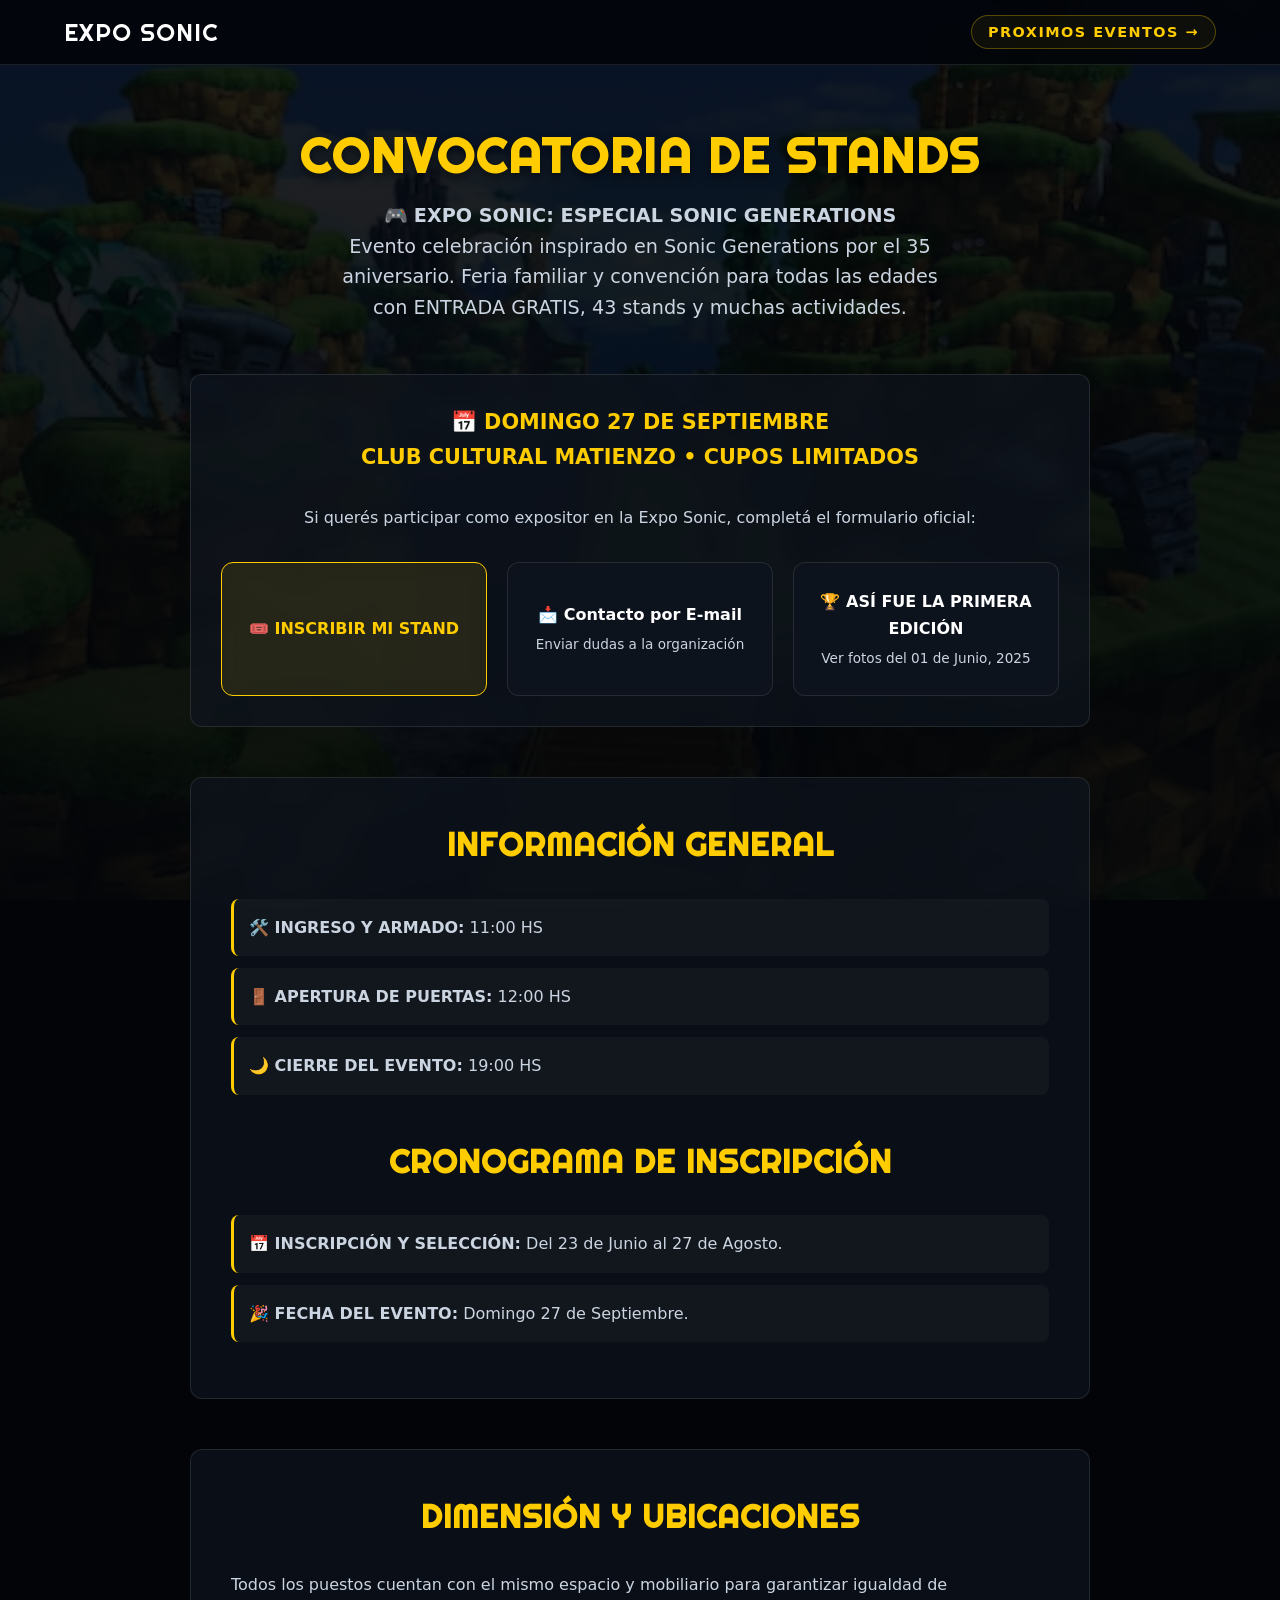
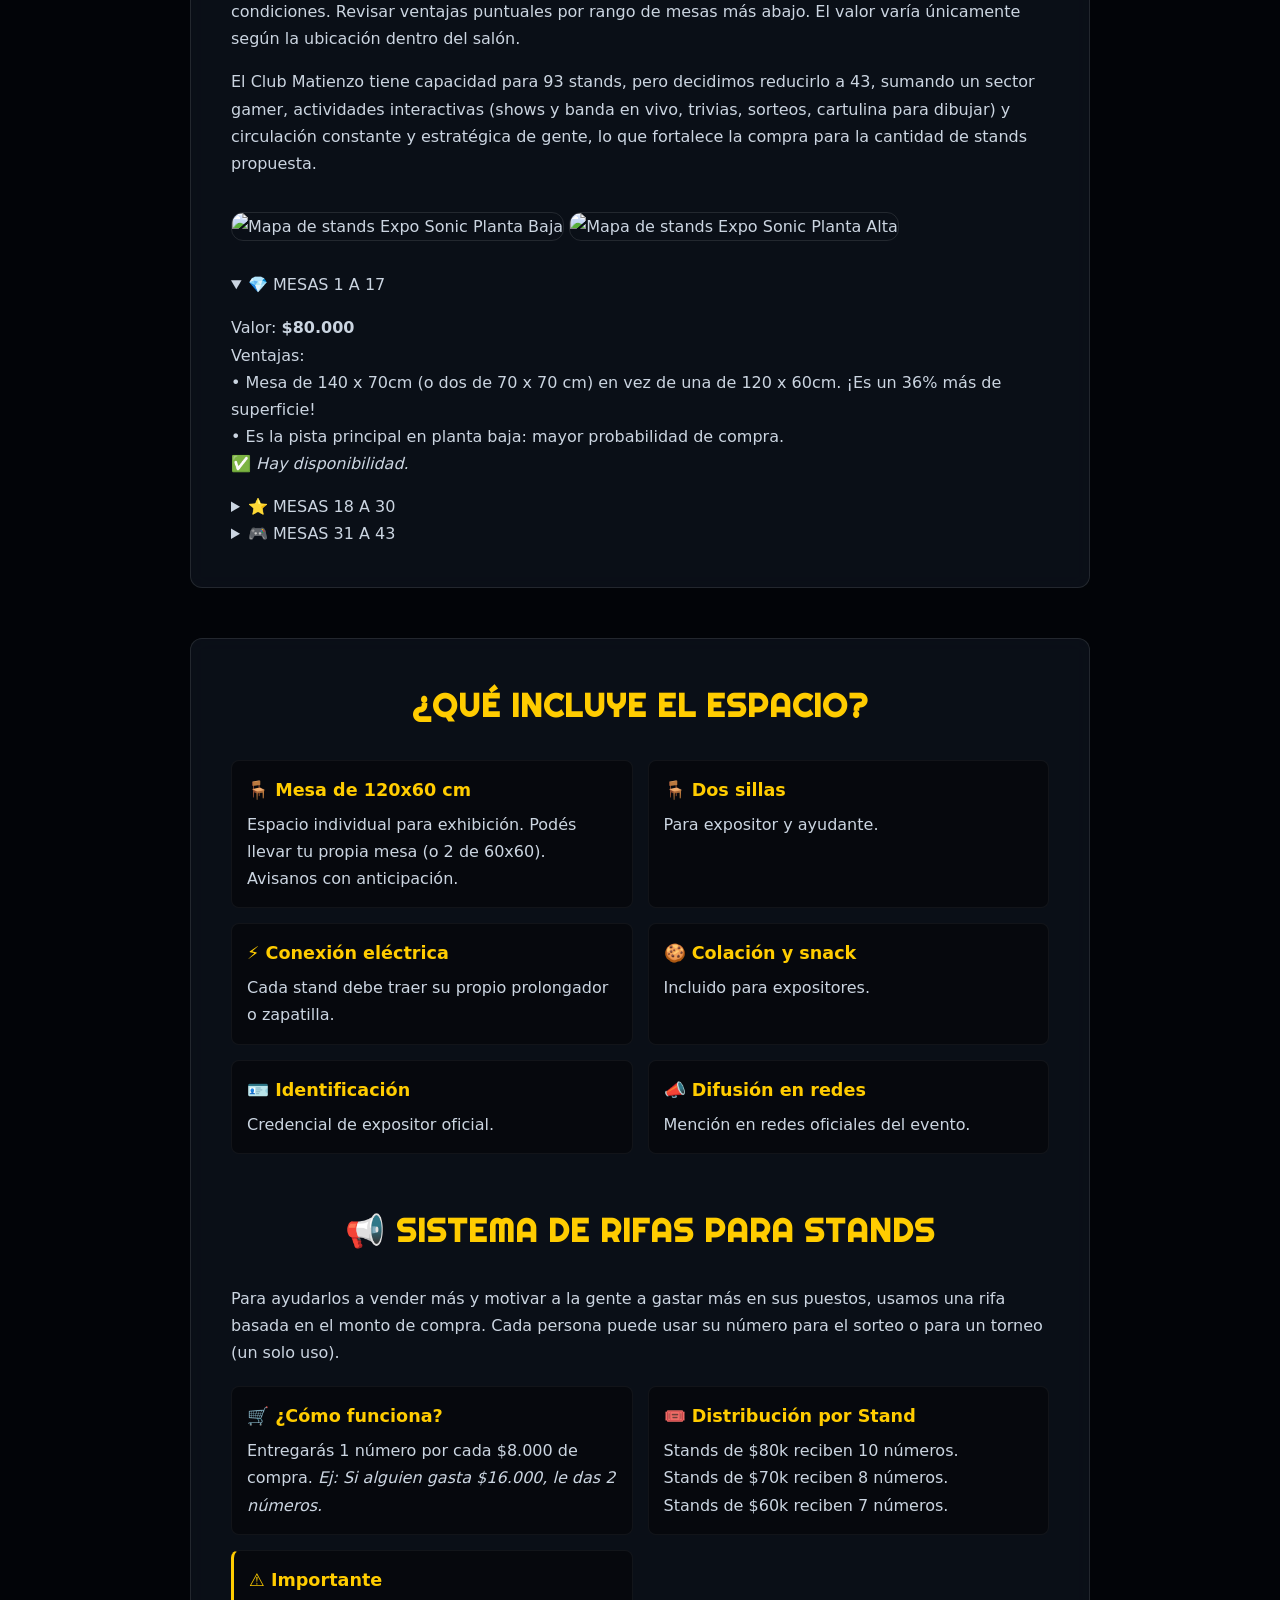
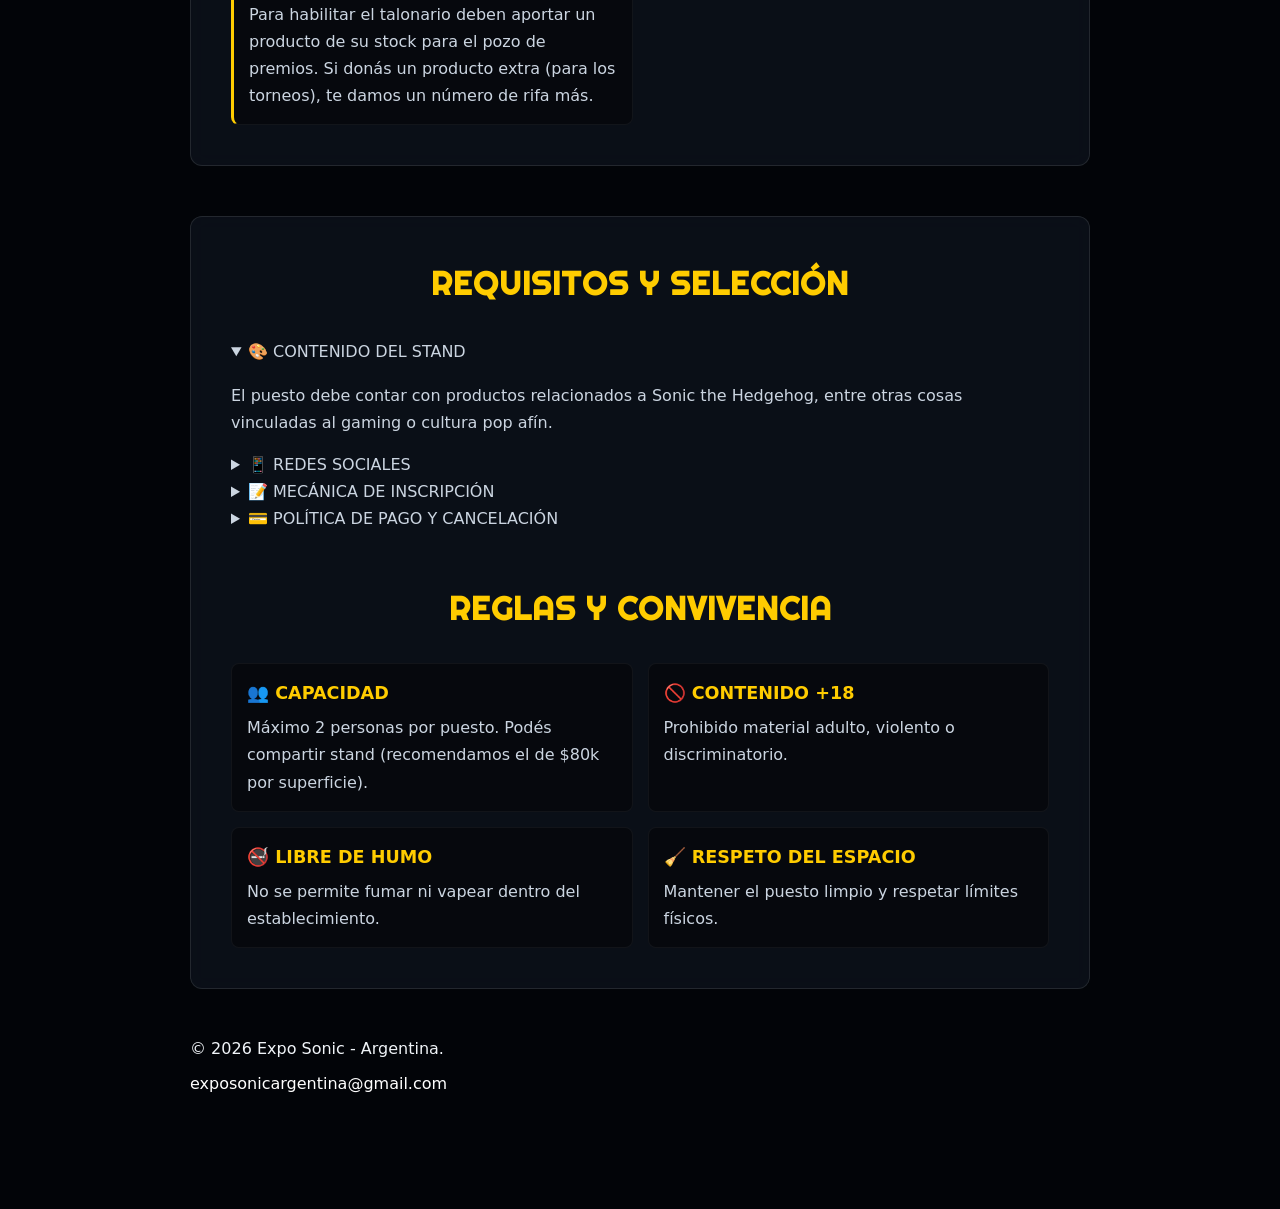
==== convocatoriastands.html @ ab4d4c44 "Create convocatoriastands.html" ====
<!DOCTYPE html>
<html lang="es-AR">
<head>
  <meta charset="UTF-8">
  <meta name="viewport" content="width=device-width, initial-scale=1.0">
  <title>Convocatoria de Stands - Expo Sonic - Especial Sonic Generations</title>
  <meta name="description" content="Convocatoria oficial de stands para Expo Sonic. Información, requisitos, precios y formulario de inscripción.">

  <!-- Google Analytics -->
  <script async src="https://www.googletagmanager.com/gtag/js?id=G-29W3Y5CDRT"></script>
  <script>
    window.dataLayer = window.dataLayer || [];
    function gtag(){dataLayer.push(arguments);}
    gtag('js', new Date());
    gtag('config', 'G-29W3Y5CDRT');
  </script>

  <link rel="shortcut icon" href="/favicon.ico">
  <link rel="preconnect" href="https://fonts.googleapis.com">
  <link rel="preconnect" href="https://fonts.gstatic.com" crossorigin>
  <link href="https://fonts.googleapis.com/css2?family=Righteous&display=swap" rel="stylesheet">
  <link rel="stylesheet" href="css/main.css">
</head>

<body>

  <!-- Placeholder Header -->
  <div id="header-placeholder"></div>

  <div class="main-wrapper">
    
    <header class="hero">
      <h1>CONVOCATORIA DE STANDS</h1>
      <p>🎮 <strong>EXPO SONIC: ESPECIAL SONIC GENERATIONS</strong><br>
      Evento celebración inspirado en Sonic Generations por el 35 aniversario. Feria familiar y convención para todas las edades con ENTRADA GRATIS, 43 stands y muchas actividades.</p>
    </header>

    <!-- Caja de Destacado y Botones -->
    <section class="info-section" style="text-align: center; padding: 30px;">
      <h3 style="margin-top: 0; color: var(--accent); border: none;">📅 DOMINGO 27 DE SEPTIEMBRE <br> CLUB CULTURAL MATIENZO • CUPOS LIMITADOS</h3>
      <p>Si querés participar como expositor en la Expo Sonic, completá el formulario oficial:</p>
      
      <div class="action-grid" style="margin-bottom: 0; margin-top: 30px;">
        <a href="https://docs.google.com/forms/d/e/1FAIpQLSdNt4Exp6tFHaUq2aLgCSVmweAQl295gCYc0PojRIbY-eQQeQ/viewform?usp=dialog" target="_blank" class="action-card primary">
          <span>🎟️ INSCRIBIR MI STAND</span>
        </a>
        <a href="mailto:stands@sonicfest.com.ar" class="action-card">
          <span>📩 Contacto por E-mail</span>
          <span class="subtext-card">Enviar dudas a la organización</span>
        </a>
        <a href="https://www.sonicfest.com.ar/infoexpo1" target="_blank" class="action-card">
          <span>🏆 ASÍ FUE LA PRIMERA EDICIÓN</span>
          <span class="subtext-card">Ver fotos del 01 de Junio, 2025</span>
        </a>
      </div>
    </section>

    <!-- Información General y Cronograma -->
    <section class="info-section">
      <h2>INFORMACIÓN GENERAL</h2>
      <ul class="info-list">
        <li><strong>🛠️ INGRESO Y ARMADO:</strong> 11:00 HS</li>
        <li><strong>🚪 APERTURA DE PUERTAS:</strong> 12:00 HS</li>
        <li><strong>🌙 CIERRE DEL EVENTO:</strong> 19:00 HS</li>
      </ul>

      <h2 style="margin-top: 40px;">CRONOGRAMA DE INSCRIPCIÓN</h2>
      <ul class="info-list">
        <li><strong>📅 INSCRIPCIÓN Y SELECCIÓN:</strong> Del 23 de Junio al 27 de Agosto.</li>
        <li><strong>🎉 FECHA DEL EVENTO:</strong> Domingo 27 de Septiembre.</li>
      </ul>
    </section>

    <!-- Dimensiones y Mapas -->
    <section class="info-section">
      <h2>DIMENSIÓN Y UBICACIONES</h2>
      <p>Todos los puestos cuentan con el mismo espacio y mobiliario para garantizar igualdad de condiciones. Revisar ventajas puntuales por rango de mesas más abajo. El valor varía únicamente según la ubicación dentro del salón.</p>
      <p>El Club Matienzo tiene capacidad para 93 stands, pero decidimos reducirlo a 43, sumando un sector gamer, actividades interactivas (shows y banda en vivo, trivias, sorteos, cartulina para dibujar) y circulación constante y estratégica de gente, lo que fortalece la compra para la cantidad de stands propuesta.</p>

      <img src="https://sonicfest.com.ar/Images/mapa1.jpg" alt="Mapa de stands Expo Sonic Planta Baja" style="width: 100%; border-radius: 12px; margin: 20px 0; border: 1px solid var(--border-glass);">
      <img src="https://sonicfest.com.ar/Images/mapa2.jpg" alt="Mapa de stands Expo Sonic Planta Alta" style="width: 100%; border-radius: 12px; margin-bottom: 30px; border: 1px solid var(--border-glass);">

      <details open>
        <summary>💎 MESAS 1 A 17</summary>
        <p>Valor: <strong>$80.000</strong><br>
        Ventajas:<br>
        • Mesa de 140 x 70cm (o dos de 70 x 70 cm) en vez de una de 120 x 60cm. ¡Es un 36% más de superficie!<br>
        • Es la pista principal en planta baja: mayor probabilidad de compra.<br>
        ✅ <em>Hay disponibilidad.</em></p>
      </details>

      <details>
        <summary>⭐ MESAS 18 A 30</summary>
        <p>Valor: <strong>$70.000</strong><br>
        Ventajas:<br>
        • Es planta baja, antes de subir al piso de arriba: mayor probabilidad de compra.<br>
        ✅ <em>Hay disponibilidad.</em></p>
      </details>

      <details>
        <summary>🎮 MESAS 31 A 43</summary>
        <p>Valor: <strong>$60.000</strong><br>
        Ventajas:<br>
        • Ubicado en el piso de arriba: Circulación constante con barra, sector gamer y show de DJ.<br>
        ✅ <em>Hay disponibilidad.</em></p>
      </details>
    </section>

    <!-- Qué incluye y Rifas -->
    <section class="info-section">
      <h2>¿QUÉ INCLUYE EL ESPACIO?</h2>
      <div class="team-grid">
        <div class="team-card">
          <strong>🪑 Mesa de 120x60 cm</strong>
          Espacio individual para exhibición. Podés llevar tu propia mesa (o 2 de 60x60). Avisanos con anticipación.
        </div>
        <div class="team-card">
          <strong>🪑 Dos sillas</strong>
          Para expositor y ayudante.
        </div>
        <div class="team-card">
          <strong>⚡ Conexión eléctrica</strong>
          Cada stand debe traer su propio prolongador o zapatilla.
        </div>
        <div class="team-card">
          <strong>🍪 Colación y snack</strong>
          Incluido para expositores.
        </div>
        <div class="team-card">
          <strong>🪪 Identificación</strong>
          Credencial de expositor oficial.
        </div>
        <div class="team-card">
          <strong>📣 Difusión en redes</strong>
          Mención en redes oficiales del evento.
        </div>
      </div>

      <h2 style="margin-top: 50px;">📢 SISTEMA DE RIFAS PARA STANDS</h2>
      <p>Para ayudarlos a vender más y motivar a la gente a gastar más en sus puestos, usamos una rifa basada en el monto de compra. Cada persona puede usar su número para el sorteo o para un torneo (un solo uso).</p>
      <div class="team-grid">
        <div class="team-card">
          <strong>🛒 ¿Cómo funciona?</strong>
          Entregarás 1 número por cada $8.000 de compra. <em>Ej: Si alguien gasta $16.000, le das 2 números.</em>
        </div>
        <div class="team-card">
          <strong>🎟️ Distribución por Stand</strong>
          Stands de $80k reciben 10 números.<br>Stands de $70k reciben 8 números.<br>Stands de $60k reciben 7 números.
        </div>
        <div class="team-card" style="border-left: 3px solid var(--accent);">
          <strong>⚠️ Importante</strong>
          Para habilitar el talonario deben aportar un producto de su stock para el pozo de premios. Si donás un producto extra (para los torneos), te damos un número de rifa más.
        </div>
      </div>
    </section>

    <!-- Requisitos y Reglas -->
    <section class="info-section">
      <h2>REQUISITOS Y SELECCIÓN</h2>
      <details open>
        <summary>🎨 CONTENIDO DEL STAND</summary>
        <p>El puesto debe contar con productos relacionados a Sonic the Hedgehog, entre otras cosas vinculadas al gaming o cultura pop afín.</p>
      </details>
      <details>
        <summary>📱 REDES SOCIALES</summary>
        <p>Es necesario contar con redes activas para que la organización pueda verificar productos y trabajos realizados.</p>
      </details>
      <details>
        <summary>📝 MECÁNICA DE INSCRIPCIÓN</summary>
        <p>Completar el formulario no garantiza automáticamente el lugar. La organización evaluará la propuesta y enviará los datos de pago. Luego se creará un grupo de WhatsApp de coordinación.</p>
      </details>
      <details>
        <summary>💳 POLÍTICA DE PAGO Y CANCELACIÓN</summary>
        <p>Podés pagar el 50% de seña o el total (ambos con límite al 20 de Septiembre). En caso de cancelar, la seña no se reintegra (o se reintegra el 50% si pagaste el total). Si no cancelás el saldo antes del 27 de agosto, se da de baja la reserva. Te asignaremos un número de mesa sujeto a disponibilidad.</p>
      </details>

      <h2 style="margin-top: 50px;">REGLAS Y CONVIVENCIA</h2>
      <div class="team-grid">
        <div class="team-card">
          <strong>👥 CAPACIDAD</strong>
          Máximo 2 personas por puesto. Podés compartir stand (recomendamos el de $80k por superficie).
        </div>
        <div class="team-card">
          <strong>🚫 CONTENIDO +18</strong>
          Prohibido material adulto, violento o discriminatorio.
        </div>
        <div class="team-card">
          <strong>🚭 LIBRE DE HUMO</strong>
          No se permite fumar ni vapear dentro del establecimiento.
        </div>
        <div class="team-card">
          <strong>🧹 RESPETO DEL ESPACIO</strong>
          Mantener el puesto limpio y respetar límites físicos.
        </div>
      </div>
    </section>

    <!-- Placeholder Footer -->
    <div id="footer-placeholder"></div>
  </div>

  <script src="js/main.js"></script>

</body>
</html>
---- css/main.css ----
:root {
  --accent: #ffcc00;
  --bg-glass: rgba(15, 20, 30, 0.7);
  --border-glass: rgba(255, 255, 255, 0.1);
  --text: #f0f4f8;
}

body {
  margin: 0;
  padding: 0;
  min-height: 100vh;
  font-family: system-ui, -apple-system, sans-serif;
  color: var(--text);
  opacity: 0;
  transition: opacity 0.5s ease;
  background-color: #020408;
}

body.loaded {
  opacity: 1;
}

body::before {
  content: "";
  position: fixed;
  top: 0; 
  left: 0;
  width: 100%; 
  height: 100%;
  background: linear-gradient(rgba(2, 4, 8, 0.88), rgba(2, 4, 8, 0.95)), url('../Images/fondo.jpg') center/cover;
  z-index: -1;
}

/* Navbar Header */
.modern-nav {
  position: sticky;
  top: 0;
  width: 100%;
  background: rgba(2, 4, 8, 0.85);
  backdrop-filter: blur(12px);
  -webkit-backdrop-filter: blur(12px);
  border-bottom: 1px solid var(--border-glass);
  display: flex;
  justify-content: space-between;
  align-items: center;
  padding: 15px 5%;
  box-sizing: border-box;
  z-index: 1000;
}

.nav-brand {
  font-family: 'Righteous', sans-serif;
  font-size: 1.5rem;
  color: #fff;
  letter-spacing: 1px;
}

.nav-link-events {
  color: var(--accent);
  text-decoration: none;
  font-size: 0.9rem;
  font-weight: 600;
  letter-spacing: 1.5px;
  text-transform: uppercase;
  padding: 8px 16px;
  border: 1px solid rgba(255, 204, 0, 0.3);
  border-radius: 20px;
  background: rgba(255, 204, 0, 0.05);
  transition: all 0.3s ease;
}

.nav-link-events:hover {
  background: rgba(255, 204, 0, 0.15);
  border-color: var(--accent);
  box-shadow: 0 0 15px rgba(255, 204, 0, 0.2);
}

/* Layout Principal */
.main-wrapper {
  max-width: 900px;
  margin: 60px auto;
  padding: 0 20px 40px 20px;
}

/* Hero */
.hero {
  text-align: center;
  margin-bottom: 50px;
}

.hero-logo {
  max-width: 350px;
  width: 100%;
  border-radius: 12px;
  box-shadow: 0 10px 30px rgba(0,0,0,0.8);
  margin-bottom: 30px;
}

.hero h1 {
  font-family: 'Righteous', sans-serif;
  font-size: 3rem;
  color: var(--accent);
  margin: 0 0 15px 0;
  text-transform: uppercase;
  letter-spacing: 2px;
  text-shadow: 0 4px 10px rgba(0,0,0,0.5);
}

.hero p {
  font-size: 1.2rem;
  color: #cbd5e1;
  max-width: 600px;
  margin: 0 auto;
  line-height: 1.6;
}

/* Grid de Botones */
.action-grid {
  display: grid;
  grid-template-columns: repeat(auto-fit, minmax(250px, 1fr));
  gap: 20px;
  margin-bottom: 50px;
}

.action-card {
  background: var(--bg-glass);
  backdrop-filter: blur(10px);
  border: 1px solid var(--border-glass);
  border-radius: 12px;
  padding: 25px 20px;
  text-align: center;
  text-decoration: none;
  color: #fff;
  font-weight: 600;
  transition: all 0.3s ease;
  display: flex;
  flex-direction: column;
  align-items: center;
  justify-content: center;
}

.action-card:hover {
  background: rgba(255, 255, 255, 0.1);
  border-color: var(--accent);
  transform: translateY(-5px);
}

.action-card.primary {
  background: rgba(255, 204, 0, 0.1);
  border-color: var(--accent);
  color: var(--accent);
}

.card-title {
  display: inline-flex;
  align-items: center;
  justify-content: center;
  gap: 8px;
}

.card-icon {
  width: 20px;
  height: 20px;
  object-fit: contain;
  vertical-align: middle;
}

.subtext-card {
  font-size: 0.85rem; 
  font-weight: normal; 
  margin-top: 5px; 
  color: #cbd5e1;
}

/* Sección Info */
.info-section {
  background: var(--bg-glass);
  backdrop-filter: blur(10px);
  border: 1px solid var(--border-glass);
  border-radius: 12px;
  padding: 40px;
  margin-bottom: 50px;
  line-height: 1.7;
  color: #cbd5e1;
}

.info-section h2 {
  font-family: 'Righteous', sans-serif;
  color: var(--accent);
  font-size: 2rem;
  margin-top: 0;
  letter-spacing: 1px;
  text-align: center;
}

.info-section h3 {
  color: #fff;
  border-bottom: 1px solid var(--border-glass);
  padding-bottom: 8px;
  margin-top: 35px;
  font-size: 1.3rem;
}

.info-section p {
  margin-bottom: 15px;
}

.info-list {
  list-style: none;
  padding: 0;
}

.info-list li {
  background: rgba(255, 255, 255, 0.03);
  margin-bottom: 12px;
  padding: 15px;
  border-radius: 8px;
  border-left: 3px solid var(--accent);
}

.team-grid {
  display: grid;
  grid-template-columns: repeat(auto-fit, minmax(280px, 1fr));
  gap: 15px;
  margin-top: 20px;
}

.team-card {
  background: rgba(0, 0, 0, 0.4);
  padding: 15px;
  border-radius: 8px;
  border: 1px solid rgba(255, 255, 255, 0.05);
}

.team-card strong {
  color: var(--accent);
  display: block;
  margin-bottom: 5px;
  font-size: 1.1rem;
}

/* --- GALERÍA GRID PERFECTA (Tipo Instagram) --- */
.gallery-grid {
    display: grid;
    grid-template-columns: repeat(auto-fit, minmax(250px, 1fr));
    gap: 0; /* Sin espacio entre imágenes */
    max-width: 1200px;
    margin: 0 auto;
}

.gallery-image {
    width: 100%;
    aspect-ratio: 1 / 1; /* Las hace todas perfectamente cuadradas */
    object-fit: cover; /* Evita que se deformen */
    display: block;
    cursor: pointer;
    transition: filter 0.3s ease;
}

.gallery-image:hover {
    filter: brightness(1.2);
}

/* --- LIGHTBOX (Visor de imágenes a pantalla completa) --- */
.lightbox {
    display: none;
    position: fixed;
    z-index: 9999;
    top: 0; 
    left: 0;
    width: 100vw; 
    height: 100vh;
    background: rgba(0, 0, 0, 0.9);
    align-items: center;
    justify-content: center;
}

.lightbox.active {
    display: flex;
}

.lightbox img {
    max-width: 90vw;
    max-height: 90vh;
    object-fit: contain;
    border-radius: 4px;
}
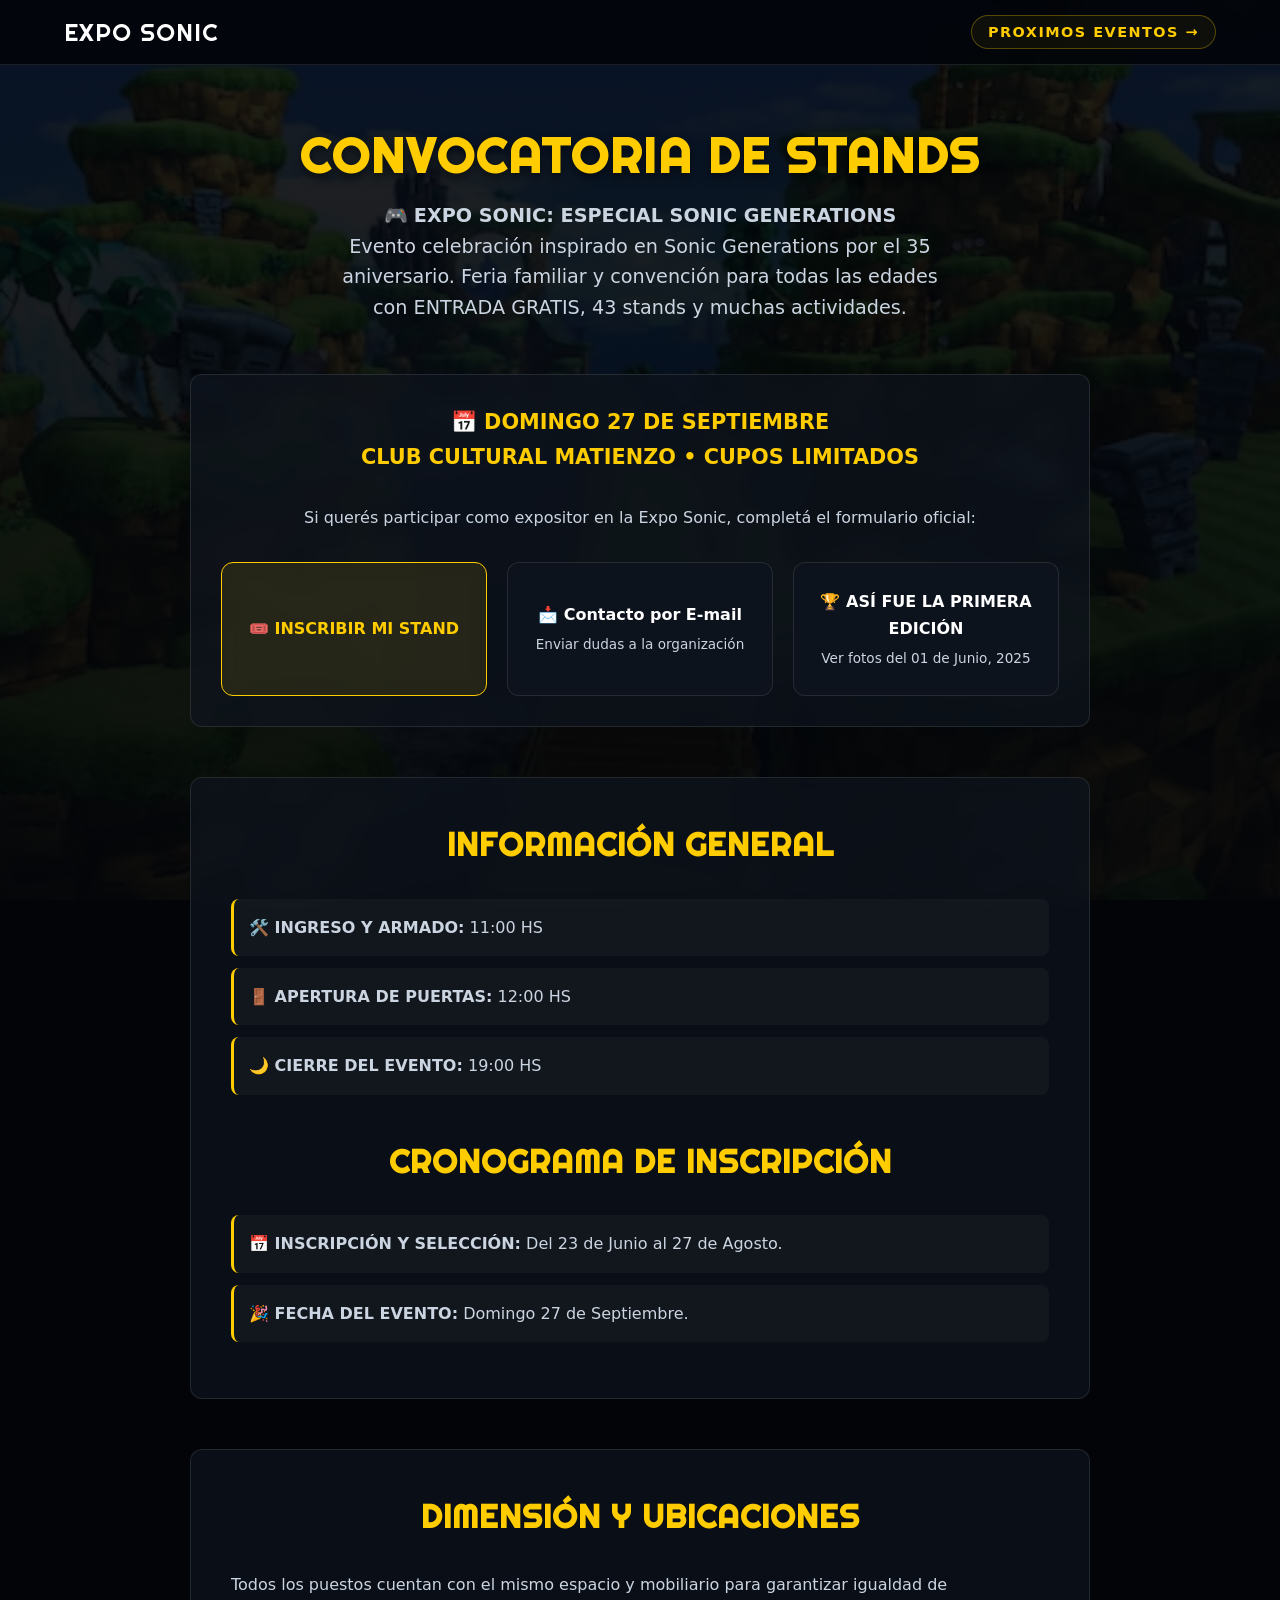
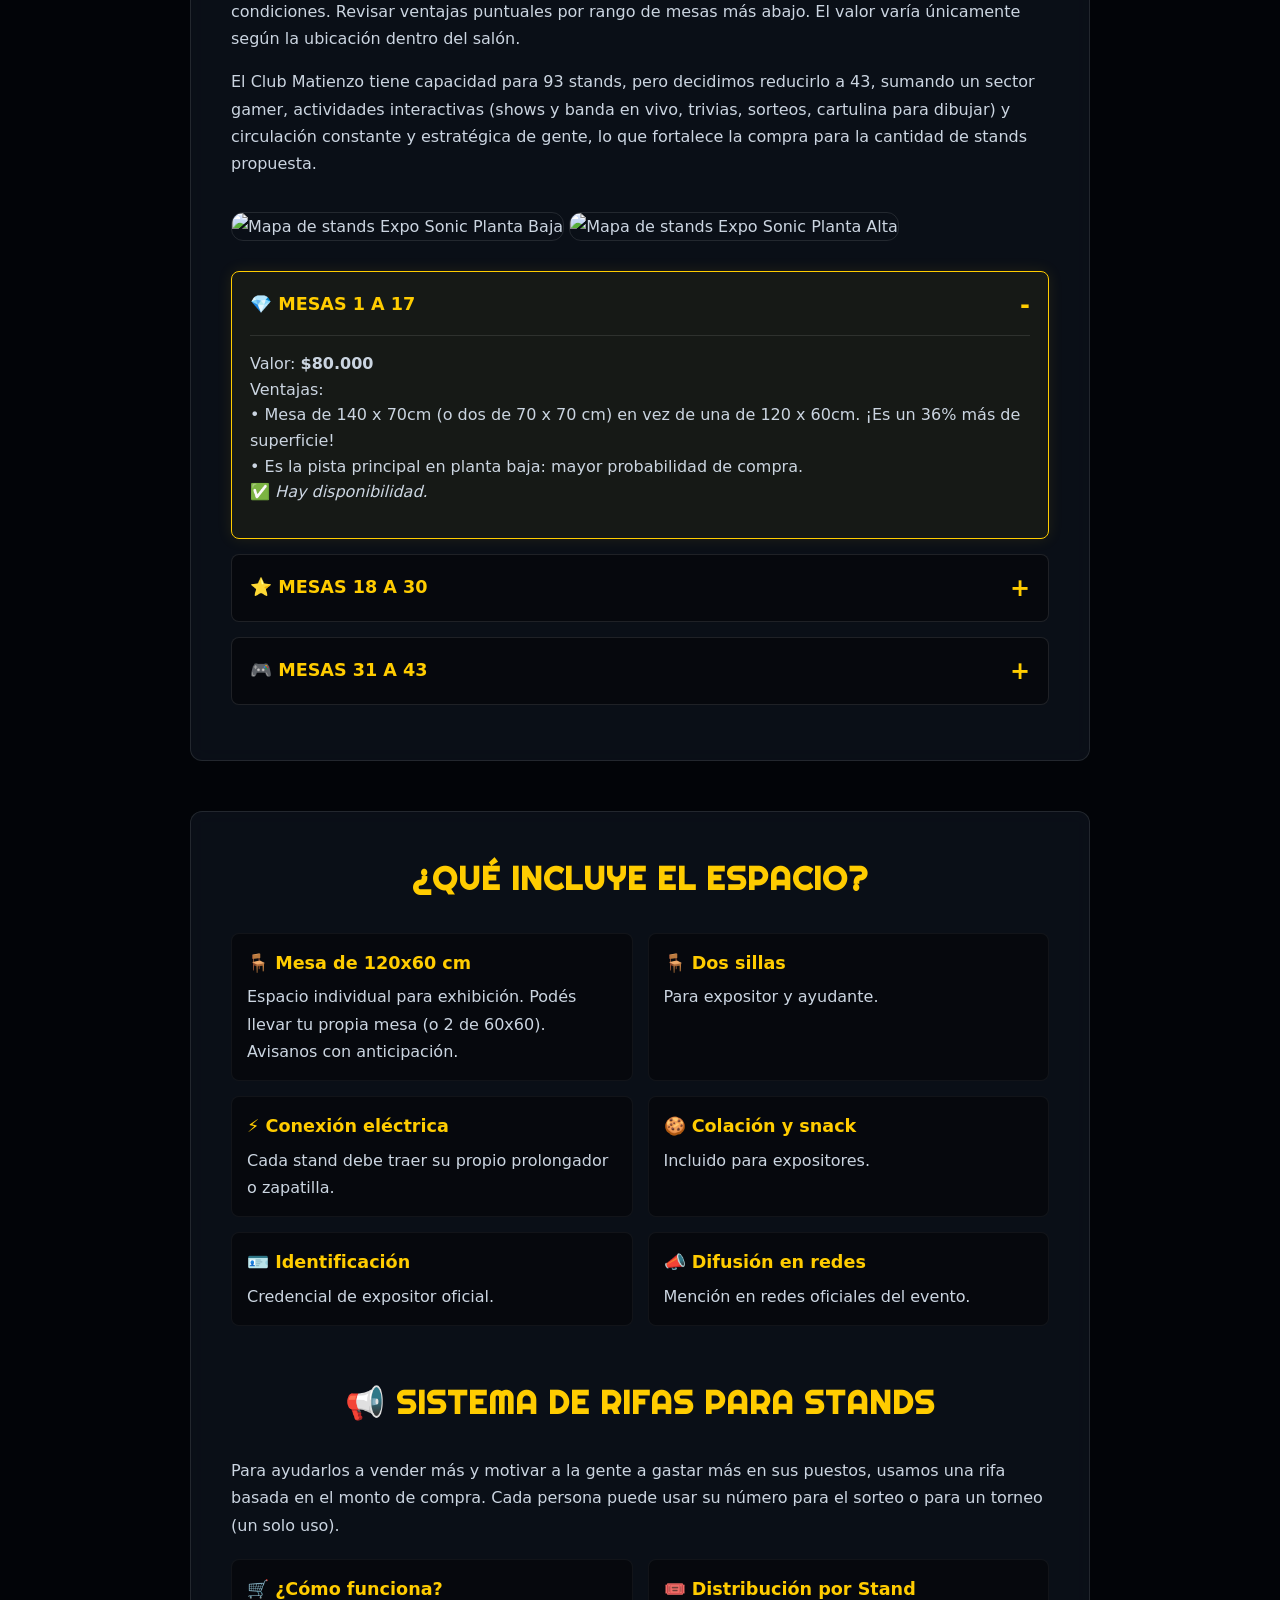
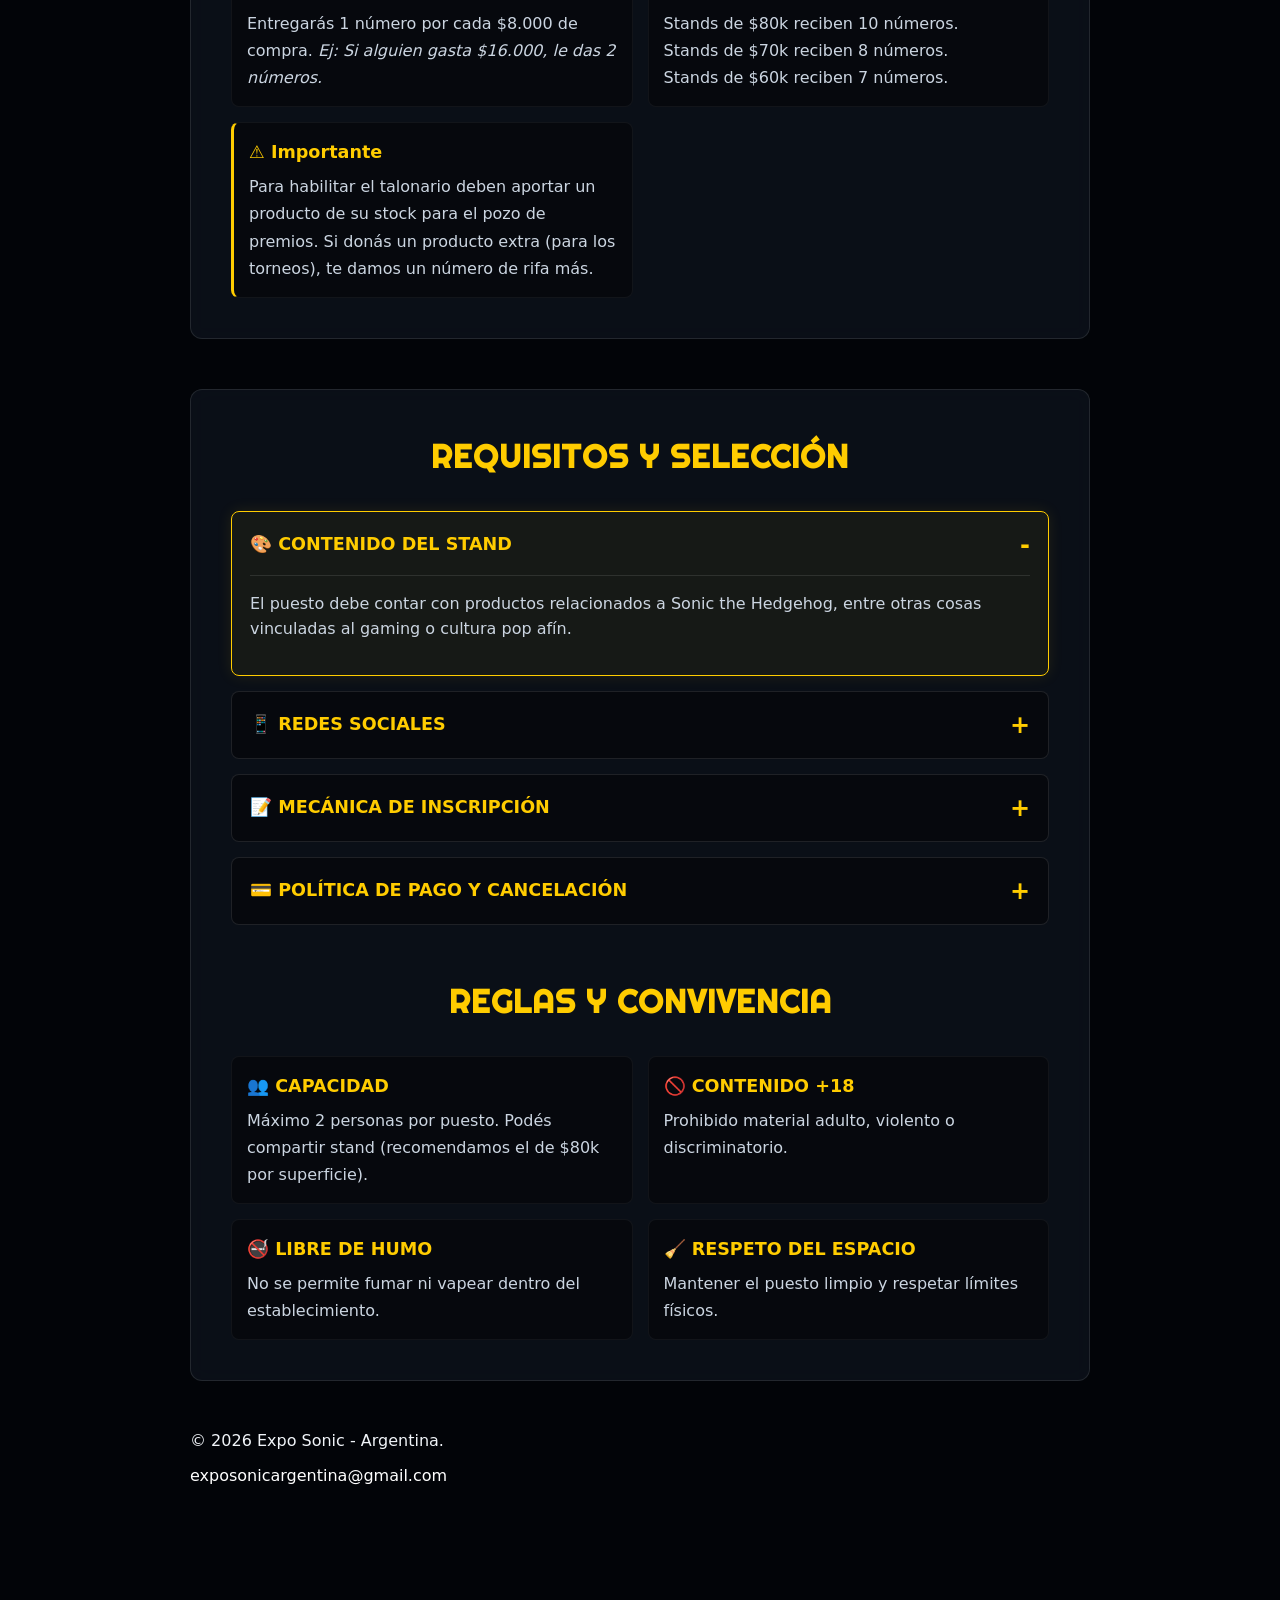
==== commit 487bedd6: "Update convocatoriastands.html" ====
--- a/convocatoriastands.html
+++ b/convocatoriastands.html
@@ -44,11 +44,11 @@
         <a href="https://docs.google.com/forms/d/e/1FAIpQLSdNt4Exp6tFHaUq2aLgCSVmweAQl295gCYc0PojRIbY-eQQeQ/viewform?usp=dialog" target="_blank" class="action-card primary">
           <span>🎟️ INSCRIBIR MI STAND</span>
         </a>
-        <a href="mailto:stands@sonicfest.com.ar" class="action-card">
+        <a href="mailto:exposonicargentina@gmail.com.ar" class="action-card">
           <span>📩 Contacto por E-mail</span>
           <span class="subtext-card">Enviar dudas a la organización</span>
         </a>
-        <a href="https://www.sonicfest.com.ar/infoexpo1" target="_blank" class="action-card">
+        <a href="https://www.exposonic.com.ar/exposonic1" target="_blank" class="action-card">
           <span>🏆 ASÍ FUE LA PRIMERA EDICIÓN</span>
           <span class="subtext-card">Ver fotos del 01 de Junio, 2025</span>
         </a>
--- a/css/main.css
+++ b/css/main.css
@@ -287,8 +287,59 @@
 }
 
 
-
-
-
-
-
+/* --- ESTILOS PARA ACORDEONES (DETAILS / SUMMARY) --- */
+details {
+    background: rgba(0, 0, 0, 0.4);
+    border: 1px solid var(--border-glass);
+    border-radius: 8px;
+    margin-bottom: 15px;
+    padding: 18px;
+    transition: all 0.3s ease;
+}
+
+details[open] {
+    border-color: var(--accent);
+    background: rgba(255, 204, 0, 0.05);
+    box-shadow: 0 0 15px rgba(255, 204, 0, 0.1);
+}
+
+summary {
+    font-weight: bold;
+    color: var(--accent);
+    cursor: pointer;
+    font-size: 1.1rem;
+    list-style: none; /* Oculta la flecha por defecto en Chrome/Safari */
+    display: flex;
+    align-items: center;
+    justify-content: space-between;
+}
+
+/* Oculta la flecha por defecto en navegadores Webkit */
+summary::-webkit-details-marker {
+    display: none;
+}
+
+/* Icono personalizado de + y - */
+summary::after {
+    content: '+';
+    font-size: 1.5rem;
+    line-height: 1;
+    color: var(--accent);
+}
+
+details[open] summary::after {
+    content: '-';
+}
+
+details p {
+    margin-top: 15px;
+    margin-bottom: 0;
+    color: #cbd5e1;
+    line-height: 1.6;
+    border-top: 1px solid rgba(255, 255, 255, 0.1);
+    padding-top: 15px;
+}
+
+
+
+
